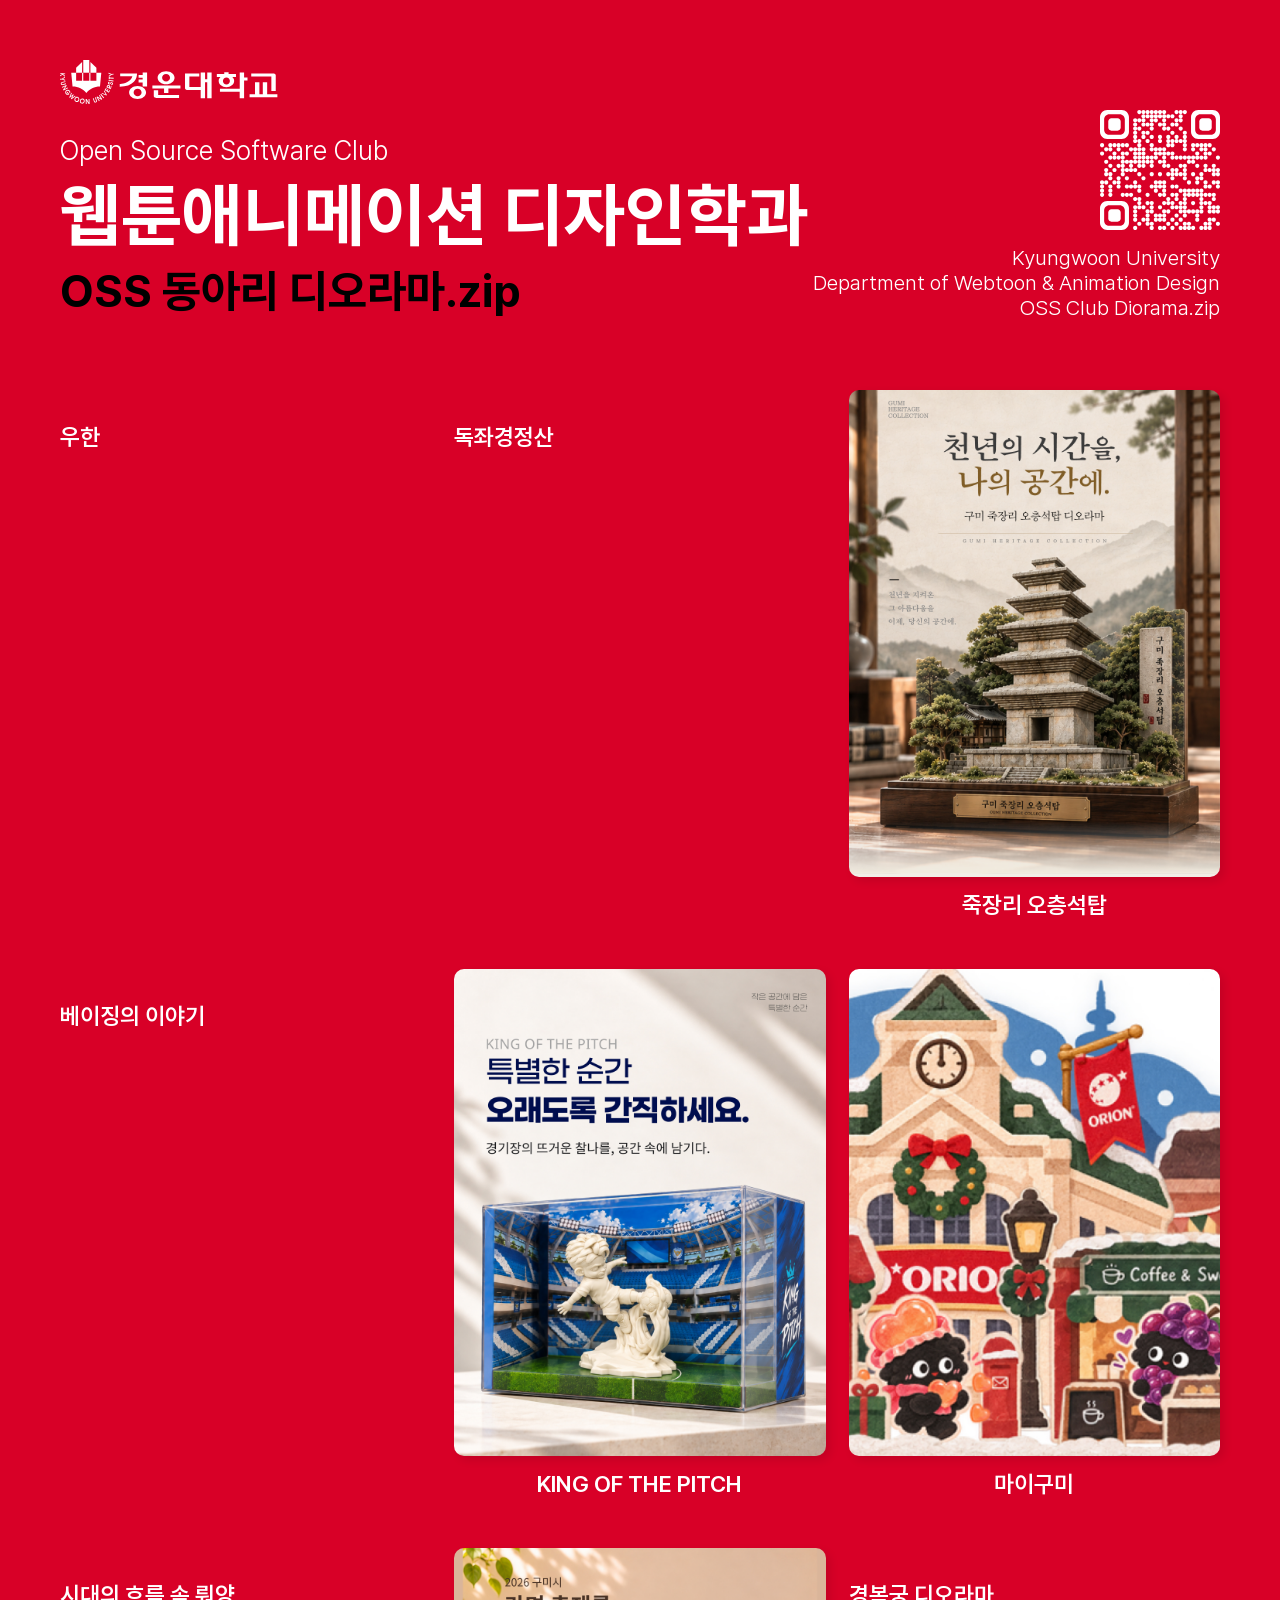
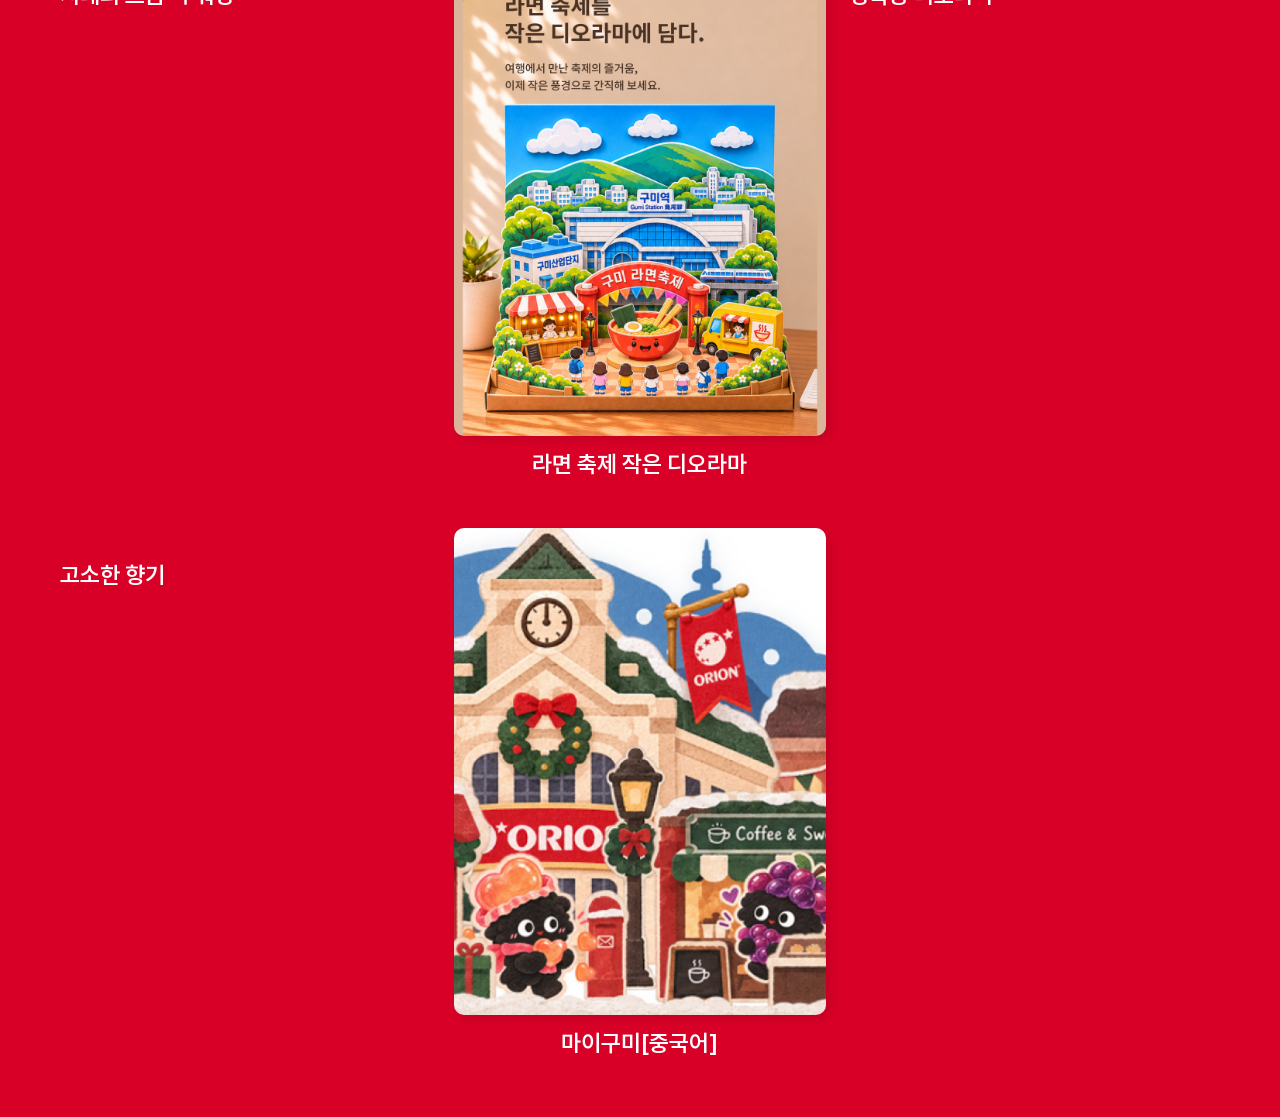
==== index.html @ 8c9d872a "Add files via upload" ====
<!doctype html>
<html lang="ko">
<head>
<meta charset="utf-8">
<meta name="viewport" id="viewport" content="width=device-width,initial-scale=1.0,maximum-scale=1.0, minimum-scale=1.0,user-scalable=no" />
<meta http-equiv="X-UA-Compatible" content="IE=Edge">
<meta name="format-detection" content="telephone=no">
<meta name="title" content="OSS 동아리 디오라마.zip | 웹툰애니메이션디자인학과 | 경운대학교">
<meta name="description" content="경운대학교 웹툰애니메이션디자인학과 OSS 동아리 디오라마.zip" />
<meta name="keywords" content="경운대학교, 디오라마, 웹툰애니메이션디자인학과, 2026, 지스타, 웹툰, 게임애니메이션, 영상, 동아리" />

<meta property="og:type" content="website">
<meta property="og:title" content="OSS 동아리 디오라마.zip | 웹툰애니메이션디자인학과 | 경운대학교">
<meta property="og:site_name" content="경운대학교">
<meta property="og:url" content="https://ajh9178.github.io/gstar/">
<meta property="og:image" content="https://ajh9178.github.io/gstar/img/marks.jpg">
<meta property="og:description" content="경운대학교 웹툰애니메이션디자인학과 OSS 동아리 디오라마.zip"/>
	
<title>OSS 동아리 디오라마.zip | 웹툰애니메이션디자인학과 | 경운대학교</title>

<link rel="stylesheet" href="css/layout.css">
<link rel="stylesheet" href="css/vendor.css">
<link rel="stylesheet" href="css/style.css">

<script src="js/jquery-1.11.3.min.js"></script>
<script src="js/vendor.js"></script>
	
<link rel="shortcut icon" href="favicon/favicon.ico" type="image/x-icon" />
</head>

<body class="main_only">
	<div class="main_wrap">
		<div class="inner_wrap">
			<div class="main_header_wrap">
				<ul>
					<li class="header_first" data-aos="fade-up">
						<div class="header_logo"><img src="img/logo.svg" alt=""></div>
						<b>Open Source Software Club</b>
						<h2>웹툰애니메이션<br class="only_mobile"> 디자인학과</h2>
						<p>OSS 동아리 디오라마.zip</p>
					</li>
					<li class="header_second" data-aos="fade-up">
						<div class="header_qr"><img src="img/qr.svg" alt=""></div>
						<p>
							Kyungwoon University<br>
							Department of Webtoon &amp; Animation Design<br>
							OSS Club Diorama.zip
						</p>
					</li>
				</ul>
			</div>
			<div class="main_body_wrap">
				<ul class="thumb_list">
					<li data-aos="fade-up">
						<a href="sub/stt.html?img=01">
							<span><img src="img/thum/thum_01.jpg" alt=""></span>
							<b>마이구미</b>
						</a>
					</li>
					<li data-aos="fade-up">
						<a href="sub/stt.html?img=02">
							<span><img src="img/thum/thum_02.jpg" alt=""></span>
							<b>마이구미[중국어]</b>
						</a>
					</li>
					<li data-aos="fade-up">
						<a href="sub/stt.html?img=03">
							<span><img src="img/thum/thum_03.jpg" alt=""></span>
							<b>경복궁 디오라마</b>
						</a>
					</li>
					<li data-aos="fade-up">
						<a href="sub/stt.html?img=04">
							<span><img src="img/thum/thum_04.jpg" alt=""></span>
							<b>우한</b>
						</a>
					</li>
					<li data-aos="fade-up">
						<a href="sub/stt.html?img=05">
							<span><img src="img/thum/thum_05.jpg" alt=""></span>
							<b>시대의 흐름 속 뤄양</b>
						</a>
					</li>
					<li data-aos="fade-up">
						<a href="sub/stt.html?img=06">
							<span><img src="img/thum/thum_06.jpg" alt=""></span>
							<b>고소한 향기</b>
						</a>
					</li>
					<li data-aos="fade-up">
						<a href="sub/stt.html?img=07">
							<span><img src="img/thum/thum_07.jpg" alt=""></span>
							<b>베이징의 이야기</b>
						</a>
					</li>
					<li data-aos="fade-up">
						<a href="sub/stt.html?img=08">
							<span><img src="img/thum/thum_08.jpg" alt=""></span>
							<b>독좌경정산</b>
						</a>
					</li>
					<li data-aos="fade-up">
						<a href="sub/stt.html?img=09">
							<span><img src="img/thum/thum_09.jpg" alt=""></span>
							<b>KING OF THE PITCH</b>
						</a>
					</li>
					<li data-aos="fade-up">
						<a href="sub/stt.html?img=10">
							<span><img src="img/thum/thum_10.jpg" alt=""></span>
							<b>라면 축제 작은 디오라마</b>
						</a>
					</li>
					<li data-aos="fade-up">
						<a href="sub/stt.html?img=11">
							<span><img src="img/thum/thum_11.jpg" alt=""></span>
							<b>죽장리 오층석탑</b>
						</a>
					</li>
					<!--<li data-aos="fade-up">
						<a href="sub/stt.html?img=12">
							<span><img src="img/thum/thum_12.jpg" alt=""></span>
							<b>맛있는구미시12</b>
						</a>
					</li>
					<li data-aos="fade-up">
						<a href="sub/stt.html?img=13">
							<span><img src="img/thum/thum_13.jpg" alt=""></span>
							<b>맛있는구미시13</b>
						</a>
					</li>
					<li data-aos="fade-up">
						<a href="sub/stt.html?img=14">
							<span><img src="img/thum/thum_14.jpg" alt=""></span>
							<b>맛있는구미시14</b>
						</a>
					</li>
					<li data-aos="fade-up">
						<a href="sub/stt.html?img=15">
							<span><img src="img/thum/thum_15.jpg" alt=""></span>
							<b>맛있는구미시15</b>
						</a>
					</li>
					<li data-aos="fade-up">
						<a href="sub/stt.html?img=16">
							<span><img src="img/thum/thum_16.jpg" alt=""></span>
							<b>맛있는구미시16</b>
						</a>
					</li>
					<li data-aos="fade-up">
						<a href="sub/stt.html?img=17">
							<span><img src="img/thum/thum_17.jpg" alt=""></span>
							<b>맛있는구미시17</b>
						</a>
					</li>
					<li data-aos="fade-up">
						<a href="sub/stt.html?img=18">
							<span><img src="img/thum/thum_18.jpg" alt=""></span>
							<b>맛있는구미시18</b>
						</a>
					</li>
					<li data-aos="fade-up">
						<a href="sub/stt.html?img=19">
							<span><img src="img/thum/thum_19.jpg" alt=""></span>
							<b>맛있는구미시19</b>
						</a>
					</li>
					<li data-aos="fade-up">
						<a href="sub/stt.html?img=20">
							<span><img src="img/thum/thum_20.jpg" alt=""></span>
							<b>맛있는구미시20</b>
						</a>
					</li>-->
				</ul>
			</div>
		</div>
	</div>
	
	<script>
        $(document).ready(function() {
			
			/* 백그라운드 컬러 */
            const COLORS = [
				'#D80027',
                '#12D800',
                '#FFA600',
				'#D80068',
                '#0070D8',
                '#FF5900',
				'#00CDBC',				
            ];
            const DURATION = 10000;
            let colorIndex = 0;
            function changeBackgroundColor() {
                colorIndex = (colorIndex + 1) % COLORS.length;
                $('.main_wrap').css('background-color', COLORS[colorIndex]);
            }
            setInterval(changeBackgroundColor, DURATION);

			/* 동작 타이머 */
			const IDLE_TIME_LIMIT = 120000;
			let idleTimer;
			const targetUrl = 'index.html';
			function startIdleTimer() {
				clearTimeout(idleTimer);
				idleTimer = setTimeout(redirectToHome, IDLE_TIME_LIMIT);
			}
			function redirectToHome() {
				window.location.href = targetUrl;
			}
			$(document).on('mousemove keydown scroll touchstart touchend', function() {
				startIdleTimer();
			});
			startIdleTimer();

			/* 리스트 순서 랜덤 */
			const $list = $('.thumb_list');
			const $listItems = $list.children('li').get();
			function shuffleArray(array) {
				for (let i = array.length - 1; i > 0; i--) {
					const j = Math.floor(Math.random() * (i + 1));
					[array[i], array[j]] = [array[j], array[i]];
				}
				return array;
			}
			const $shuffledItems = $(shuffleArray($listItems));
			$list.empty().append($shuffledItems);
			
		});
	</script>
	
	<script src="js/common.js"></script>
</body>
</html>
---- css/layout.css ----
@charset "utf-8";
@import url("fonts.css");

/* reset */
html,body{-webkit-text-size-adjust:100%;font-size:100%; position: relative;}
body,div,dl,dt,dd,ul,ol,li,h1,h2,h3,h4,h5,h6,p,table,th,td,form,fieldset,legend,textarea,input,select,textarea,button,figure,figcaption{margin:0; padding:0; font-family: 'Pretendard', "Malgun Gothic", "맑은 고딕", AppleGothic, Dotum, "돋움", sans-serif; word-wrap: break-word; word-break:keep-all; box-sizing: border-box;}
body{color:#000; overflow-x:hidden; min-width:320px; font-weight: 400;}
fieldset,li,img{border:0;vertical-align:top}
ul,ol{list-style:none}
button{overflow:visible;border:0;background-color:transparent;cursor:pointer}
button::-moz-focus-inner{padding:0;}
input,button{-webkit-appearance:none;-moz-appearance:none;appearance:none}
address,caption,em{font-style:normal}
a,a:focus,a:active,a:hover{color:#333;text-decoration:none}
hr{display:none;}
.blind,legend{overflow:hidden !important; position:absolute !important; top:0 !important; left:0 !important; width:0 !important; height:0 !important; font-size:1px !important; line-height:10px !important; white-space:nowrap !important;}
::-webkit-input-placeholder{color:#999}
::-moz-placeholder{color:#999;opacity:1;}
:-ms-input-placeholder{color:#999}
.h1, .h2, .h3, .h4, .h5, .h6, h1, h2, h3, h4, h5, h6{font-weight: bold;}

.t_l{text-align: left!important;}
.t_r{text-align: right !important;}
.t_c{text-align: center!important;}
---- css/style.css ----
@charset "utf-8";
/* CSS Document */

.student_list li a, .thumb_infor h4, .thumb_infor p, .thumb_infor b{
	-webkit-transition: all 0.3s cubic-bezier(0.215, 0.610, 0.355, 1.000);
	-moz-transition: all 0.3s cubic-bezier(0.215, 0.610, 0.355, 1.000);
	-o-transition: all 0.3s cubic-bezier(0.215, 0.610, 0.355, 1.000);
	-ms-transition: all 0.3s cubic-bezier(0.215, 0.610, 0.355, 1.000);
	transition: all 0.3s cubic-bezier(0.215, 0.610, 0.355, 1.000);
}


.thumb_list > li > a img{
	-webkit-transition: all 0.5s cubic-bezier(0.215, 0.610, 0.355, 1.000);
	-moz-transition: all 0.5s cubic-bezier(0.215, 0.610, 0.355, 1.000);
	-o-transition: all 0.5s cubic-bezier(0.215, 0.610, 0.355, 1.000);
	-ms-transition: all 0.5s cubic-bezier(0.215, 0.610, 0.355, 1.000);
	transition: all 0.5s cubic-bezier(0.215, 0.610, 0.355, 1.000);
}

.main_wrap{background: #D80027; width: 100%; transition: background-color 2s ease-in-out;}
.main_wrap .inner_wrap{position: relative; padding: 60px;}

.main_header_wrap > ul{display: flex; justify-content: space-between;}
.header_first .header_logo img{width: 100%; max-width: 218px;}
.header_first b{display: block; font-size: 27px; font-weight: 300; color: #fff; margin-top: 30px;}
.header_first h2{font-size: 70px; font-weight: 700; color: #fff; margin-top: 10px; line-height: 1.1;}
.header_first p{font-size: 45px; font-weight: 700; color: #000; margin-top: 10px;}
.header_second{text-align: right; margin-top: 50px;}
.header_second .header_qr{display: inline-block;}
.header_second .header_qr img{width: 100%; max-width: 120px;}
.header_second p{text-align: right; font-size: 21px; font-weight: 300; color: #fff; margin-top: 15px;}

.main_body_wrap{margin-top: 70px;}
.main_body_wrap ul{display: flex;flex-wrap: wrap;}
.main_body_wrap ul li{width: 32%; margin-left: 2%}
.main_body_wrap ul li:nth-child(3n+1){margin-left: 0;}
.main_body_wrap ul li:nth-child(n+4){margin-top: 50px;}
.main_body_wrap ul li a{display: inline-block;}
.main_body_wrap ul li span{display: inline-block; border-radius: 10px; overflow: hidden; box-shadow: 4px 4px 10px rgba(0, 0, 0, 0.1); margin-bottom: 10px;}
.main_body_wrap ul li b{display: block; font-size: 23px; color: #fff; font-weight: 600; text-align: center;}
.main_body_wrap ul li img{width: 100%;}



/* Sub */
.sub-detail img{width: 100%;}

.back_go, .back_go:active{position:fixed; z-index:20; left:50px; top:58px; width:82px; height:82px; background:url(../img/back.svg) center no-repeat #D80027; background-size:contain; box-shadow: 2px 2px 10px rgba(0, 0, 0, 0.4); border-radius: 50%;}
.top_go, .top_go:active{position:fixed; z-index:20; right:50px; bottom:58px; width:82px; height:82px; background:url(../img/top.png) center no-repeat #fff; background-size:contain; display:none; box-shadow: 2px 2px 10px rgba(0, 0, 0, 0.4); border-radius: 50%;}

.only_pc{display: block;}
.only_mobile{display: none;}

@media all and (max-width:960px) {
	.main_wrap .inner_wrap{padding: 30px 3%;}
	
	.header_first .header_logo img{max-width: 160px;}
	.header_first b{font-size: 25px; margin-top: 20px;}
	.header_first h2{font-size: 50px;}
	.header_first p{font-size: 35px;}
	
	.header_second{text-align: right; margin-top: 30px;}
	.header_second .header_qr img{width: 100%; max-width: 90px;}
	.header_second p{font-size: 15px; margin-top: 10px;}
	
}

@media all and (max-width:768px) {	
	.main_body_wrap{margin-top: 50px;}
	.main_body_wrap ul li{width: 49%;}
	.main_body_wrap ul li:nth-child(3n+1){margin-left: 2%;}
	.main_body_wrap ul li:nth-child(2n+1){margin-left: 0;}
	.main_body_wrap ul li:nth-child(n+3){margin-top: 30px;}
	.main_body_wrap ul li span{margin-bottom: 5px;}
	.main_body_wrap ul li b{font-size: 19px;}
	
	.back_go, .back_go:active{left:2%; top:20px; width:50px; height:50px;}
	.top_go, .top_go:active{right:2%; bottom:20px; width:50px; height:50px;}
	
	.only_pc{display: none;}
	.only_mobile{display: block;}
}

@media all and (max-width:600px) {
	.main_header_wrap > ul{flex-wrap: wrap;}
	.main_header_wrap > ul > li{width: 100%;}
	.main_header_wrap > ul > li:nth-child(2){display: none;}
}

@media all and (max-width:480px) {
	.main_wrap .inner_wrap{padding: 30px 3%;}
	
	.header_first .header_logo img{max-width: 140px;}
	.header_first b{font-size: 21px; margin-top: 20px;}
	.header_first h2{font-size: 45px;}
	.header_first p{font-size: 27px;}
	
	/*
	.main_body_wrap{margin-top: 40px;}
	.main_body_wrap ul li{width: 100%;}
	.main_body_wrap ul li:nth-child(3n+1){margin-left: 2%;}
	.main_body_wrap ul li:nth-child(2n+1){margin-left: 2%;}
	.main_body_wrap ul li:nth-child(n+2){margin-top: 40px;}
	.main_body_wrap ul li span{margin-bottom: 10px;}
	.main_body_wrap ul li b{font-size: 19px;}
	*/
}
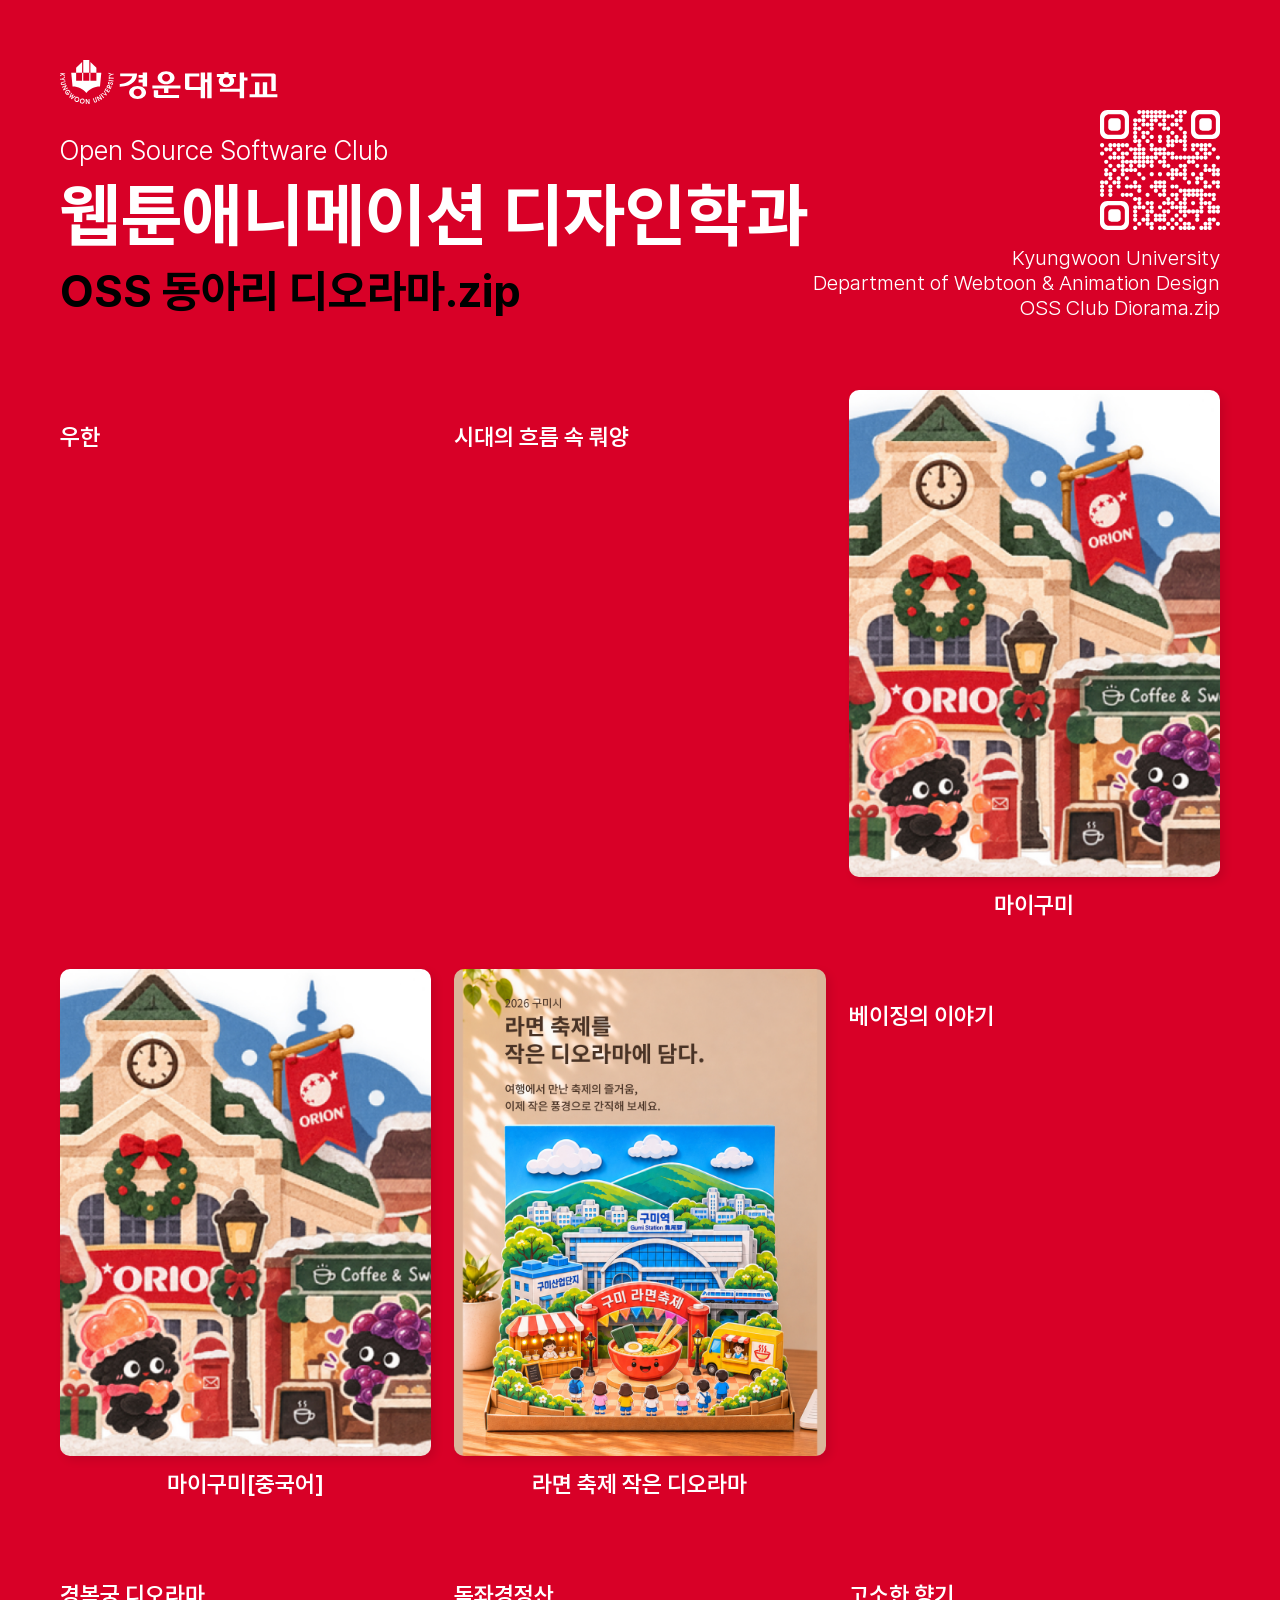
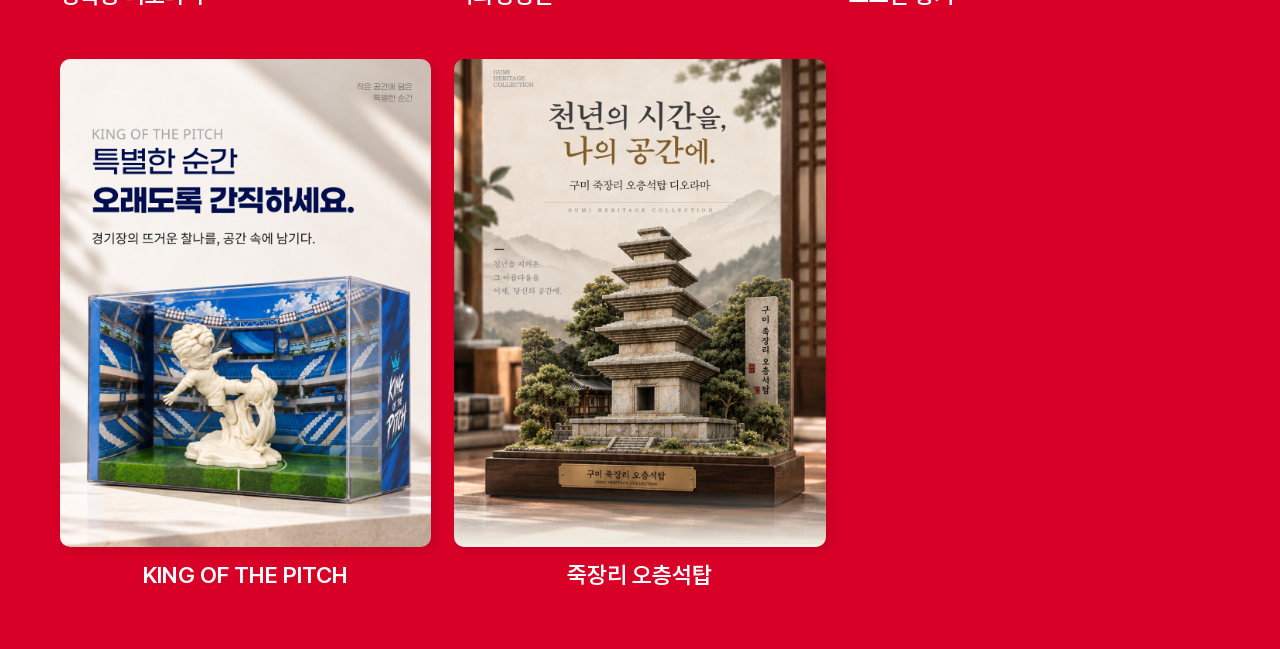
==== commit 1888b8f9: "Add files via upload" ====
--- a/index.html
+++ b/index.html
@@ -181,13 +181,7 @@
 			
 			/* 백그라운드 컬러 */
             const COLORS = [
-				'#D80027',
-                '#12D800',
-                '#FFA600',
-				'#D80068',
-                '#0070D8',
-                '#FF5900',
-				'#00CDBC',				
+				'1E1E1E',			
             ];
             const DURATION = 10000;
             let colorIndex = 0;
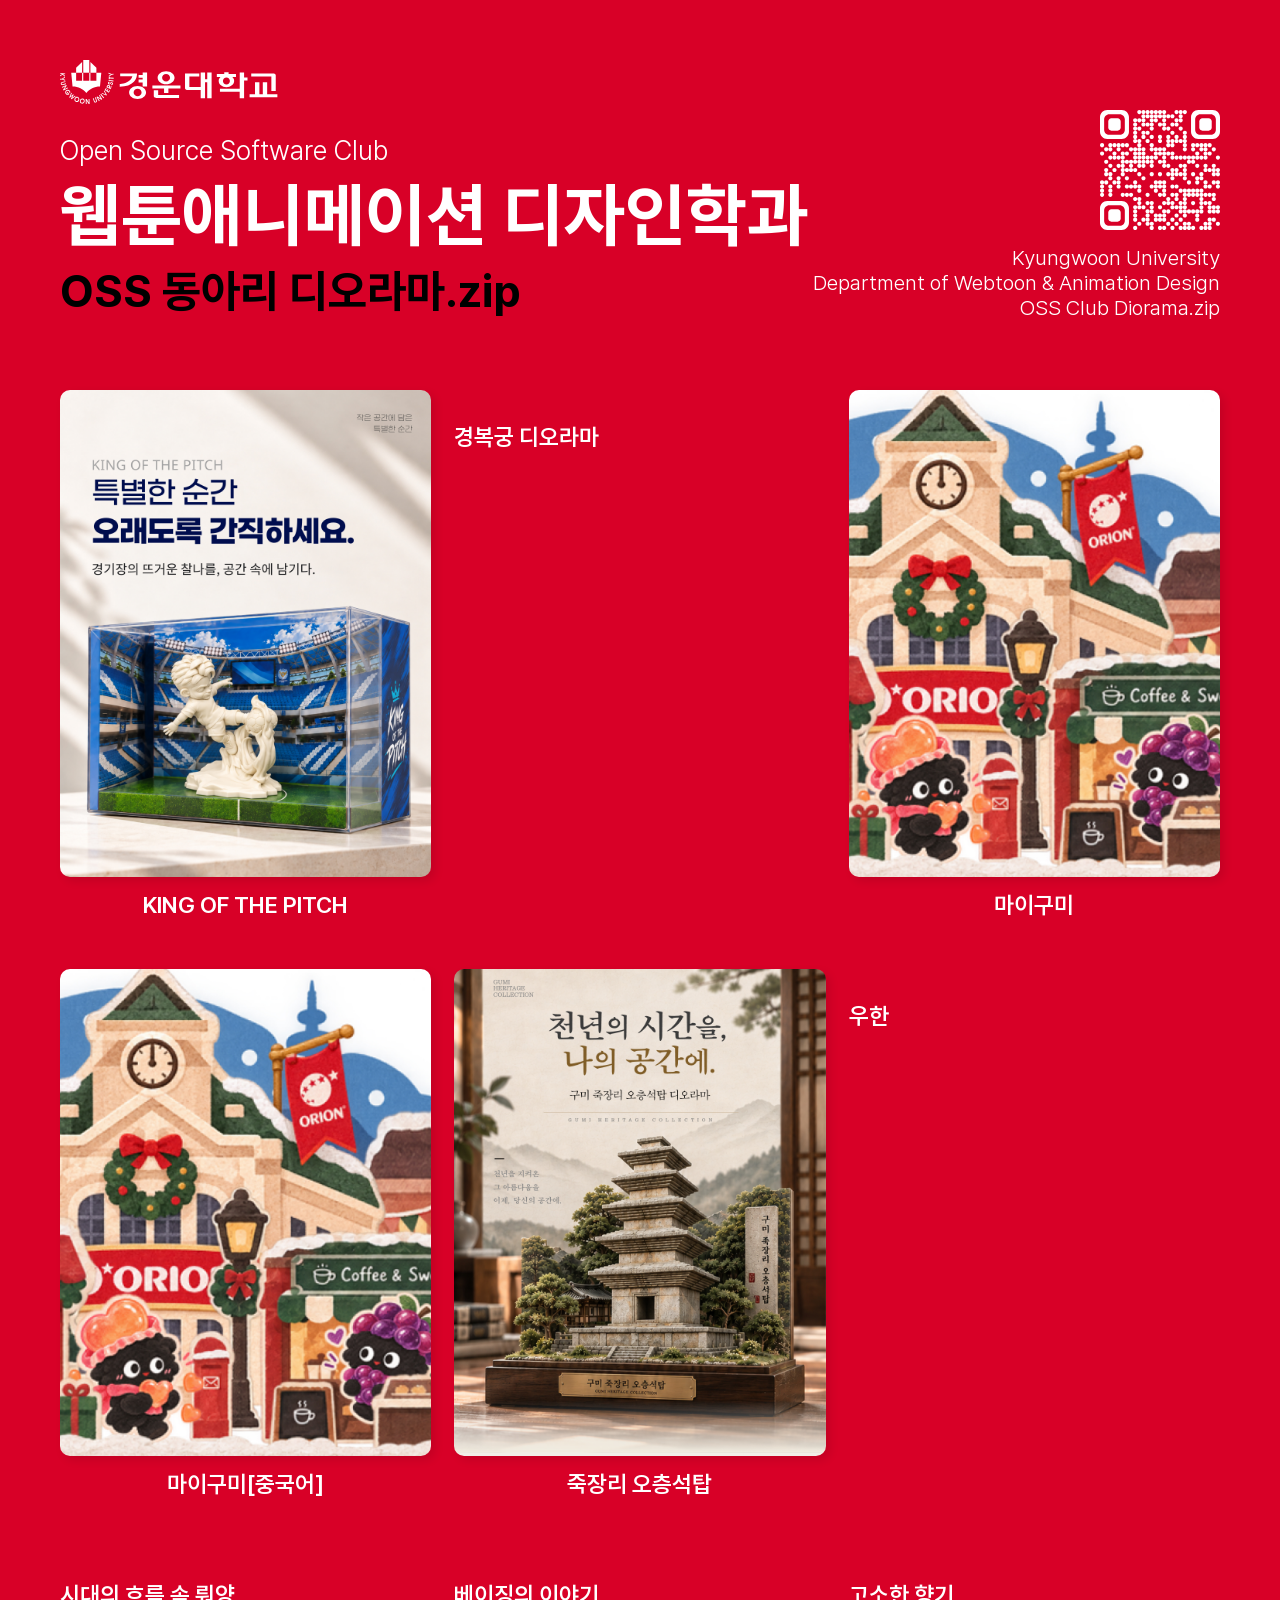
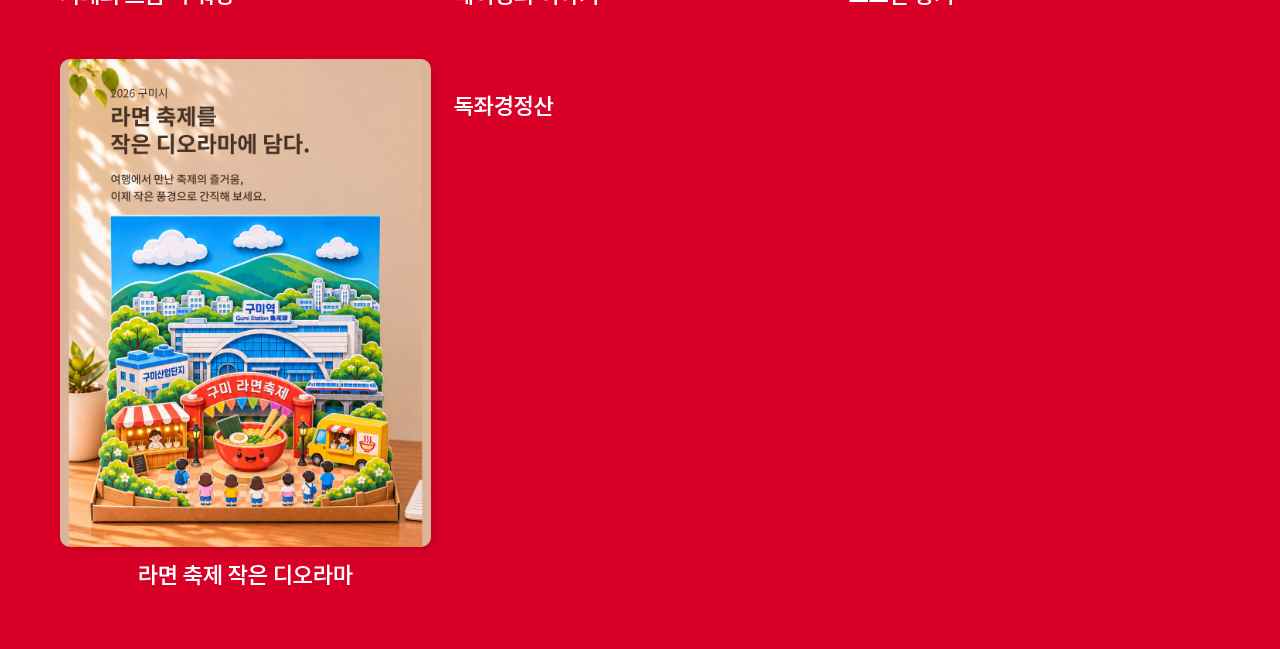
==== commit 211e1c95: "Add files via upload" ====
--- a/index.html
+++ b/index.html
@@ -181,7 +181,7 @@
 			
 			/* 백그라운드 컬러 */
             const COLORS = [
-				'1E1E1E',			
+				'#474747',				
             ];
             const DURATION = 10000;
             let colorIndex = 0;
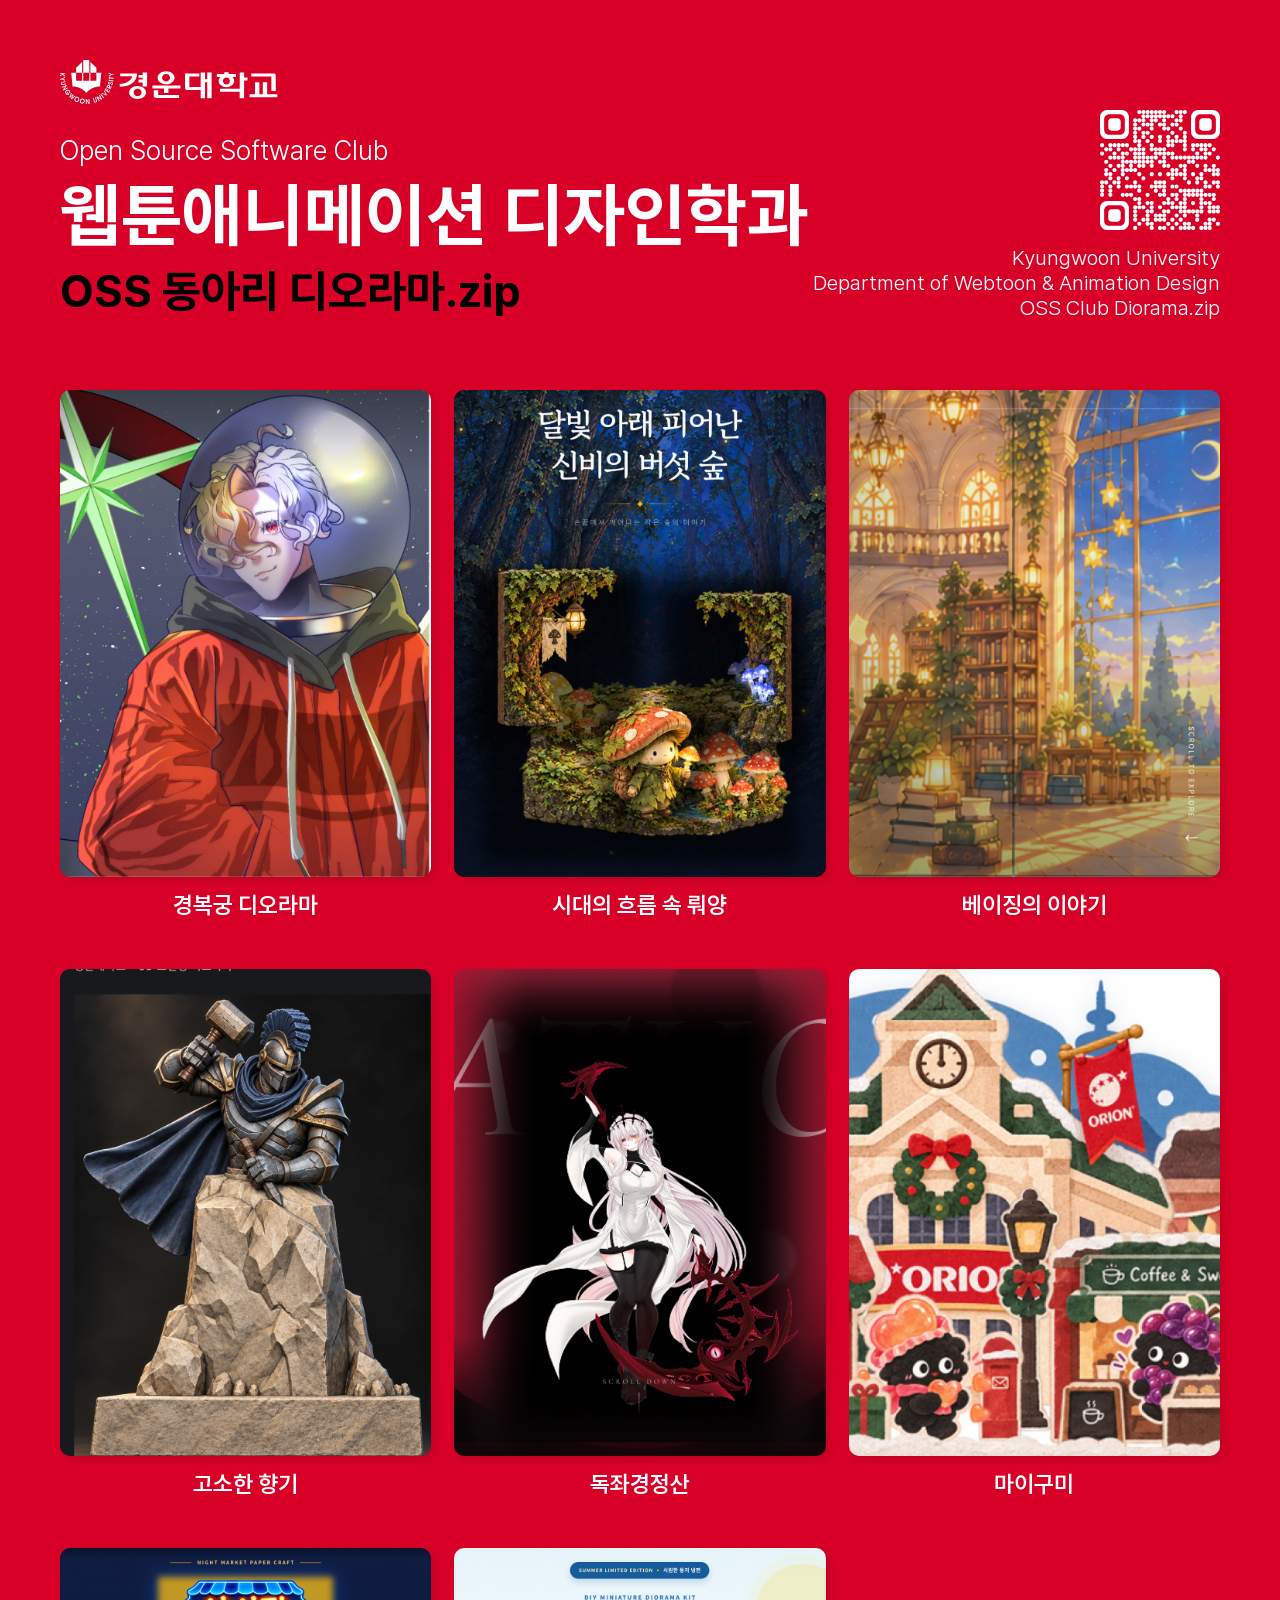
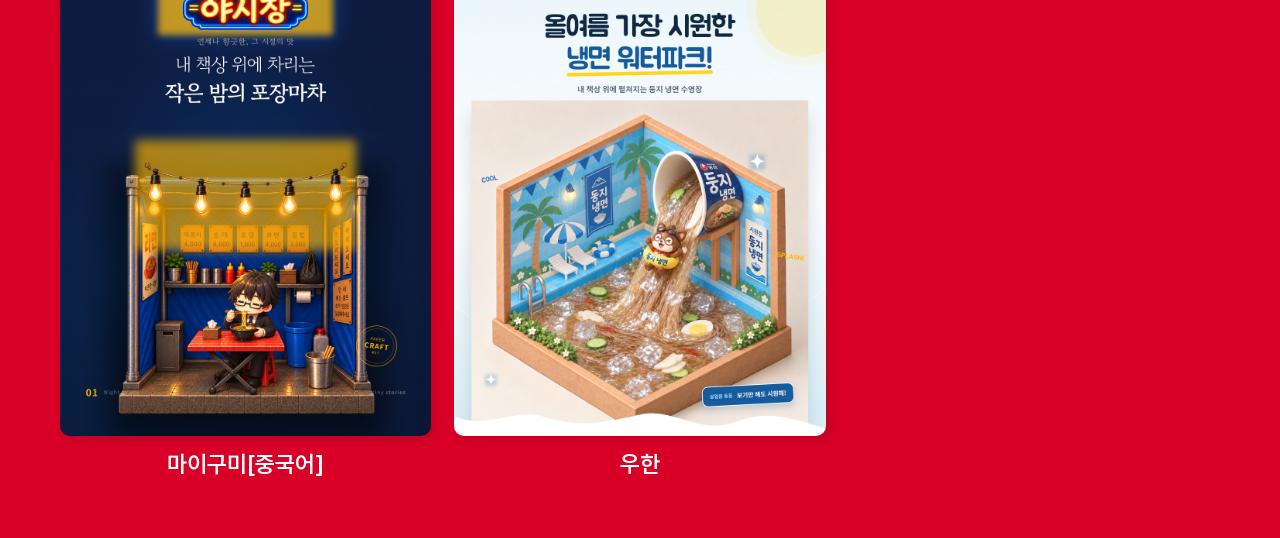
==== commit a4e37514: "Add files via upload" ====
--- a/index.html
+++ b/index.html
@@ -99,7 +99,7 @@
 							<b>독좌경정산</b>
 						</a>
 					</li>
-					<li data-aos="fade-up">
+					<!--<li data-aos="fade-up">
 						<a href="sub/stt.html?img=09">
 							<span><img src="img/thum/thum_09.jpg" alt=""></span>
 							<b>KING OF THE PITCH</b>
@@ -117,7 +117,7 @@
 							<b>죽장리 오층석탑</b>
 						</a>
 					</li>
-					<!--<li data-aos="fade-up">
+					<li data-aos="fade-up">
 						<a href="sub/stt.html?img=12">
 							<span><img src="img/thum/thum_12.jpg" alt=""></span>
 							<b>맛있는구미시12</b>
@@ -181,7 +181,8 @@
 			
 			/* 백그라운드 컬러 */
             const COLORS = [
-				'#474747',				
+				'#474747',
+				'#68727B'				
             ];
             const DURATION = 10000;
             let colorIndex = 0;
